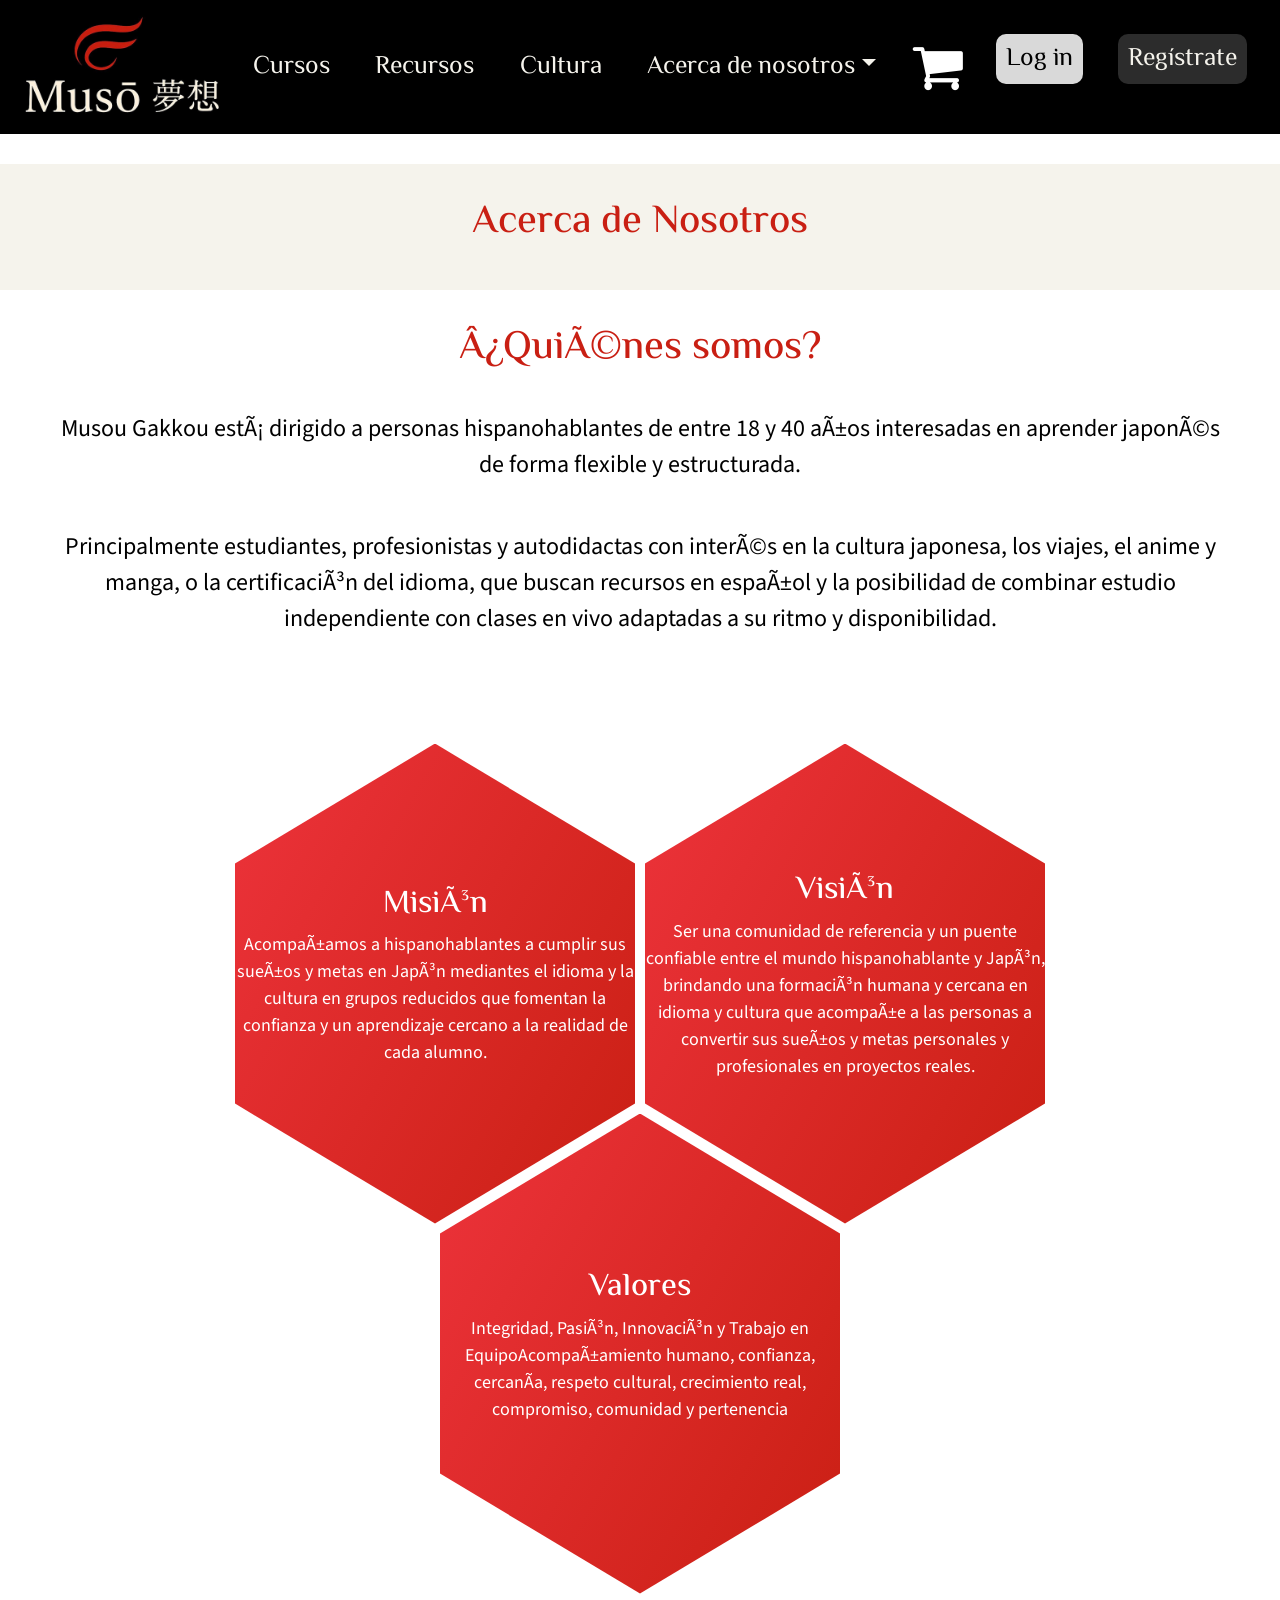
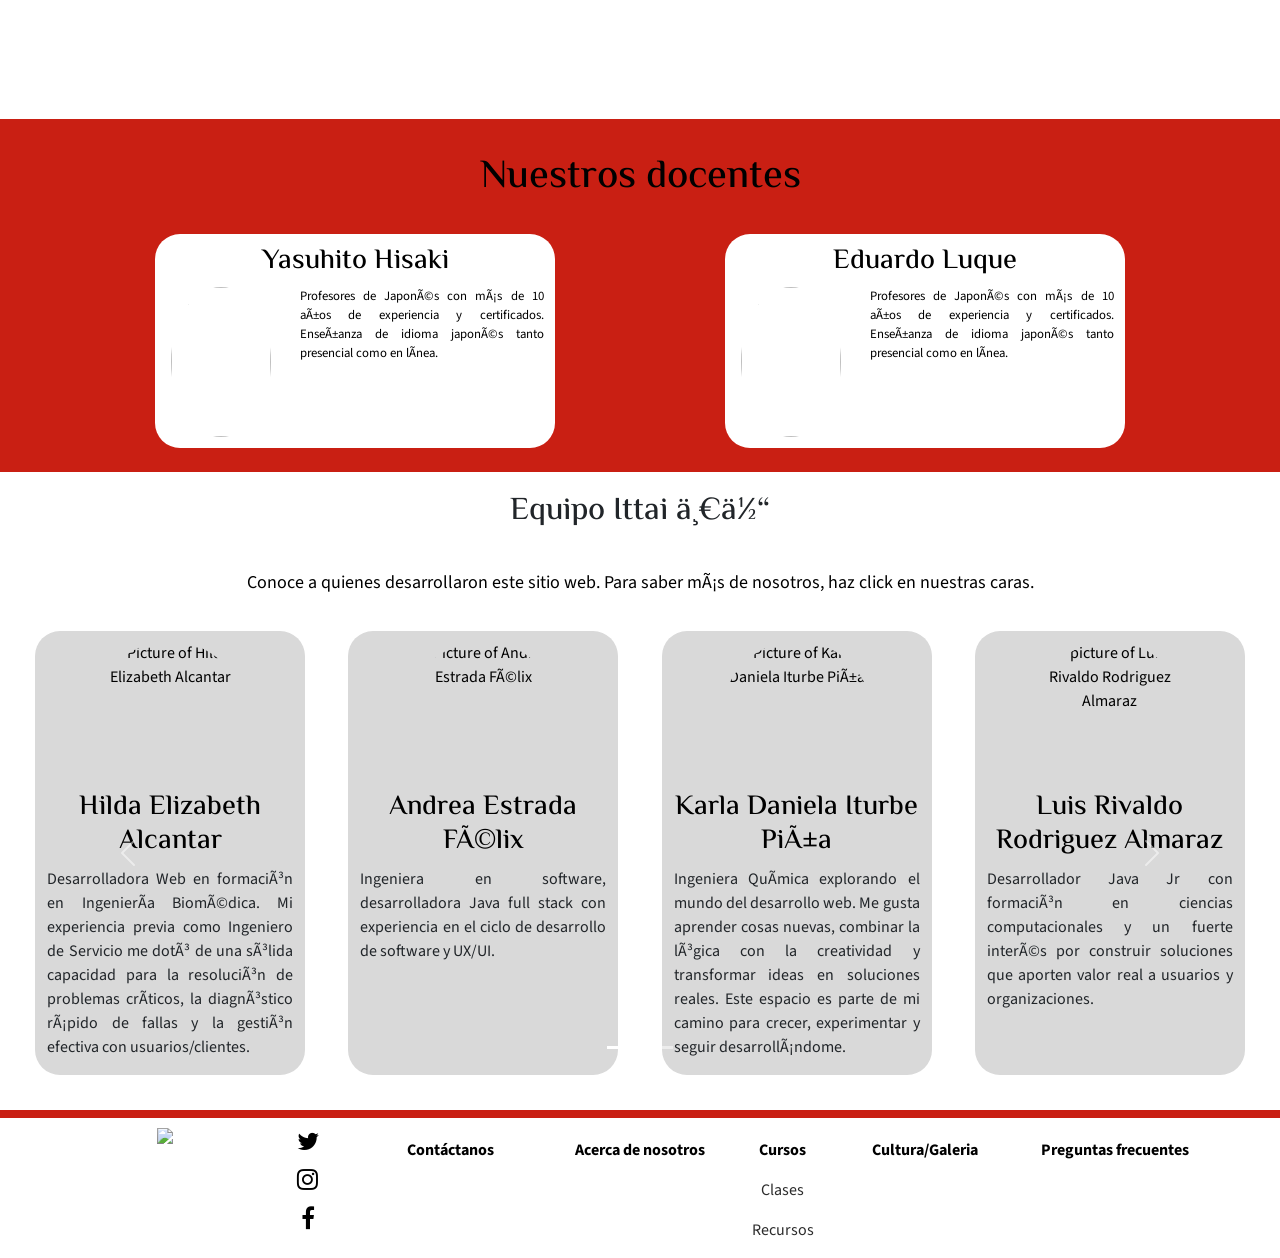
==== pages/acercaDe.html @ 31d2ca9a "feat: Backup" ====
<!DOCTYPE html>
<html>

<head>
  <meta name="viewport" content="width=device-width, initial-scale=1.0">
  <link rel="preconnect" href="https://fonts.googleapis.com">
  <link rel="preconnect" href="https://fonts.gstatic.com" crossorigin>
  <link href="https://fonts.googleapis.com/css2?family=El+Messiri:wght@400..700&display=swap" rel="stylesheet">
  <title>Acerca de Muso</title>
  <link rel="icon" href="../assets/img/img-acercade/llamaMuso.ico">

  <style>
    @import url('https://fonts.googleapis.com/css2?family=Source+Sans+3:ital,wght@0,200..900;1,200..900&display=swap');
  </style>

  <!--Importación de librerias de bootstrap para la navbar-->
  <link href="https://cdn.jsdelivr.net/npm/bootstrap@5.3.8/dist/css/bootstrap.min.css" rel="stylesheet"
    integrity="sha384-sRIl4kxILFvY47J16cr9ZwB07vP4J8+LH7qKQnuqkuIAvNWLzeN8tE5YBujZqJLB" crossorigin="anonymous">
  <!-- Librería de icon-->
  <link rel="stylesheet" href="https://cdnjs.cloudflare.com/ajax/libs/font-awesome/4.7.0/css/font-awesome.min.css">
  <link rel="stylesheet" href="../assets/styles/acercaDe.css">
  <script type="module" src="../assets/js/main.js"></script>
</head>


<!--Inicia la navbar-->
<header id="barra-navegacion" class="sticky-top w-100"></header> <!-- HTML Modularizado -->

<section class="Titulo-acercade">
  <h1>Acerca de Nosotros</h1>
</section>


<section class="Quienes-somos">
  <h1>¿Quiénes somos?</h1>
  <p>
    Musou Gakkou está dirigido a personas hispanohablantes de entre 18 y 40 años interesadas en aprender japonés de
    forma flexible y estructurada.
  <p>Principalmente estudiantes,
    profesionistas y autodidactas con interés en la cultura japonesa, los viajes, el anime y manga, o la certificación
    del idioma, que buscan recursos en español y la
    posibilidad de combinar estudio independiente con clases en vivo adaptadas a su ritmo y disponibilidad.</p>
  </p>
</section>

<body>
  <section class="Panal-section">
    <div class="panal-grid">
      <div class="hexagon" tabindex="0">
        <h3>Misión</h3>
        <p>Acompañamos a hispanohablantes a cumplir sus sueños y metas en Japón mediantes el idioma y la cultura en
          grupos reducidos que fomentan la confianza y un aprendizaje cercano a la realidad de cada alumno.</p>
      </div>

      <div class="hexagon" tabindex="1">
        <h3>Visión</h3>
        <p>Ser una comunidad de referencia y un puente confiable entre el mundo hispanohablante y Japón, brindando una
          formación humana y cercana en idioma y cultura que acompañe a las personas a convertir sus sueños y metas
          personales y profesionales en proyectos reales.</p>
      </div>

      <div class="hexagon" tabindex="2">
        <h3>Valores</h3>
        <p>Integridad, Pasión, Innovación y Trabajo en EquipoAcompañamiento humano, confianza, cercanía, respeto
          cultural, crecimiento real, compromiso, comunidad y pertenencia
      </div>
  </section>

  <section class="Nuestros-Docentes">
    <h1>Nuestros docentes</h1>
    <div class="container text-center w-100" style="margin: 1%;">
      <div class="row align-items-center justify-content-around">
        <div class="col-6 col-sm-12 tarjeta-docente" style="margin: 1%; padding: 1%;">
          <h3>Yasuhito Hisaki</h3>
          <div class="row">
            <div class="col-sm-4">
              <img
                src="https://github.com/LEVAMA2233/Musou-Gakkou/blob/imgs/img-acercade/img-docentes/YasutoHisaki.jpeg?raw=true"
                style="width:100px; height:150px; border-radius:100%">
            </div>
            <div class="col-sm-8">
              <p>Profesores de Japonés con más de 10 años de experiencia y certificados. Enseñanza de idioma japonés
                tanto presencial como en línea.</p>
            </div>
          </div>
        </div>
        <div class="col-6 col-sm-12 tarjeta-docente" style="margin: 1%; padding: 1%">
          <h3>Eduardo Luque</h3>
          <div class="row">
            <div class="col-sm-4">
              <img
                src="https://github.com/LEVAMA2233/Musou-Gakkou/blob/imgs/img-acercade/img-docentes/EduardoLuque.jpeg?raw=true"
                style="width:100px; height:150px; border-radius:100%">
            </div>
            <div class="col-sm-8">
              <p>Profesores de Japonés con más de 10 años de experiencia y certificados. Enseñanza de idioma japonés
                tanto presencial como en línea.</p>
            </div>
          </div>
        </div>
      </div>
    </div>
    </div>
  </section>
  <section class="equipo-Ittai">
    <h2>Equipo Ittai 一体</h2>
    <p> Conoce a quienes desarrollaron este sitio web. Para saber más de nosotros, haz click en nuestras caras.</p>
    <!-- Carrusel de imágenes de los integrantes del equipo Ittai 一体 -->
    <!-- Contenedor de las imágenes y botones -->
    <!-- <div class="col"> -->
    <div id="carouselExampleCaptions" class="carousel slide" style="margin:2%;">
      <!-- Botones inferiores, para desplazarse entre los sets de imágenes--- -->
      <div class="carousel-indicators">
        <button type="button" data-bs-target="#carouselExampleCaptions" data-bs-slide-to="0" class="active"
          aria-current="true" aria-label="Slide 1"></button>
        <button type="button" data-bs-target="#carouselExampleCaptions" data-bs-slide-to="1"
          aria-label="Slide 2"></button>
      </div>
      <!-- Contenedor del set de imágenes -->
      <div class="carousel-inner">
        <!-- La clase active es el conjunto de imágenes que se muestran por defecto -->
        <div class="carousel-item active align-items-center">
          <div class="row justify-content-around"> <!-- Cada fila contiene 3 imágenes, este es el primer conjunto-->
            <div class="col-6 col-md-3 tarjeta-ittai text-center"> <!-- Imagen 1 del primer conjunto -->
              <a href="https://www.linkedin.com/in/hilda-elizabeth-alcantar-guti%C3%A9rrez-ing-biomedico/" target="_blank">
                <img src="https://github.com/LEVAMA2233/Musou-Gakkou/blob/imgs/img-developers/itai-eli.png?raw=true"
                  class="d-block mx-auto foto-perfil" alt="Picture of Hilda Elizabeth Alcantar"></a>
              <h3>Hilda Elizabeth Alcantar</h3>
              <p class="d-none d-md-block">Desarrolladora Web en formación en Ingeniería Biomédica. Mi experiencia
                previa como Ingeniero de Servicio me dotó de una sólida capacidad para la resolución de problemas
                críticos, la diagnóstico rápido de fallas y la gestión efectiva con usuarios/clientes.</p>
            </div>
            <div class="col-6 col-md-3 tarjeta-ittai text-center"> <!-- Imagen 2 del primer conjunto -->
              <a href="https://www.linkedin.com/in/andreaestradafelix/overlay/about-this-profile/?lipi=urn%3Ali%3Apage%3Ad_flagship3_profile_view_base%3BgGT%2BdFfnRmC%2BqYW%2Bgox%2BDQ%3D%3D"
                target="_blank">
                <img
                  src="https://github.com/LEVAMA2233/Musou-Gakkou/blob/imgs/img-developers/Andrea.jpeg?raw=true"
                  class="d-block mx-auto foto-perfil" alt="Picture of Andrea Estrada Félix"></a>
              <h3>Andrea Estrada Félix</h3>
              <p class="d-none d-md-block">Ingeniera en software, desarrolladora Java full stack con experiencia en el
                ciclo de desarrollo de software y UX/UI.</p>
            </div>
            <div class="w-100 d-block d-xl-none"></div> <!-- Salto de línea para forzar 2x2 -->
            <div class="col-6 col-md-3 tarjeta-ittai text-center"> <!-- Imagen 3 del primer conjunto -->
              <a href="https://www.linkedin.com/in/karla-iturbe" target="_blank">
                <img src="https://github.com/LEVAMA2233/Musou-Gakkou/blob/imgs/img-developers/kdip_imagen.png?raw=true"
                  class="d-block mx-auto foto-perfil" alt="Picture of Karla Daniela Iturbe Piña"></a>
              <h3>Karla Daniela Iturbe Piña </h3>
              <p class="d-none d-md-block">Ingeniera Química explorando el mundo del desarrollo web. Me gusta aprender
                cosas nuevas, combinar la lógica con la creatividad y transformar ideas en soluciones reales. Este
                espacio es parte de mi camino para crecer, experimentar y seguir desarrollándome.</p>
            </div>
            <div class="col-6 col-md-3 tarjeta-ittai text-center"> <!-- Imagen 4 del primer conjunto -->
              <a href="https://www.linkedin.com/in/luis-rdgz-alm/" target="_blank">
                <img src="https://github.com/LEVAMA2233/Musou-Gakkou/blob/imgs/img-developers/LuisRdgz.png?raw=true"
                  class="d-block mx-auto foto-perfil" alt="picture of Luis Rivaldo Rodriguez Almaraz"></a>
              <h3>Luis Rivaldo Rodriguez Almaraz</h3>
              <p class="d-none d-md-block">Desarrollador Java Jr con formación en ciencias computacionales y un fuerte
                interés por construir soluciones que aporten valor real a usuarios y organizaciones.</p>
            </div>
          </div>
        </div>
        <div class="carousel-item align-items-center"> <!-- Conjunto 2-->
          <div class="row justify-content-around">
            <div class="col-6 col-md-3 tarjeta-ittai text-center"> <!-- Imagen 1 del segundo conjunto -->
              <a href="https://www.linkedin.com/in/jorge-tierrablanca-fullstack/" target="_blank"><img
                  src="https://github.com/LEVAMA2233/Musou-Gakkou/blob/imgs/img-developers/jatl_imagen.jpg?raw=true"
                  class="d-block mx-auto foto-perfil" alt=" Picture of Jorge Arturo Tierrablanca"></a>
              <h3>Jorge Arturo Tierrablanca León </h3>
              <p class="d-none d-md-block">Desarrollador Java bilingüe con formación en Matemáticas Aplicadas y bases
                sólidas en algoritmos y estructuras de datos. Experiencia en comercio de activos digitales y orientación
                al cliente.</p>
            </div>
            <div class="col-6 col-md-3 tarjeta-ittai text-center"> <!-- Imagen 2 del segundo conjunto -->
              <a href="https://www.linkedin.com/in/hibeth-torres/" target="_blank"><img
                  src="https://github.com/LEVAMA2233/Musou-Gakkou/blob/imgs/img-developers/Ib.jpeg?raw=true"
                  class="d-block mx-auto foto-perfil" alt="Picture of Cristel Hibeth Torres Grijalva"></a>
              <h3>Cristel Hibeth Torres Grijalva</h3>
              <p class="d-none d-md-block">Desarrolladora Fullstack Java e Ingeniera en Mecatrónica. Base sólida en
                ingeniería y experiencia internacional en Japón dentro de proyectos de investigación tecnológica.
                Habilidades en Java, Spring, bases de datos y desarrollo Fullstack.</p>
            </div>
            <div class="w-100 d-block d-xl-none"></div> <!-- Salto de línea para forzar 2x2 -->
            <div class="col-6 col-md-3 tarjeta-ittai text-center"> <!-- Imagen 3 del segundo conjunto -->
              <a href="https://www.linkedin.com/in/leopoldo-vargas-mauricio/" target="_blank"><img
                  src="https://github.com/LEVAMA2233/Musou-Gakkou/blob/imgs/img-developers/Leopoldo%20(1).jpg?raw=true"
                  class="d-block mx-auto foto-perfil" alt="Picture of Leopoldo Vargas Mauricio"></a>
              <h3>Leopoldo Vargas Mauricio</h3>
              <p class="d-none d-md-block">Desarrollador Java Jr con formación en ciencias computacionales y un fuerte
                interés por construir soluciones que aporten valor real a usuarios y organizaciones.</p>
            </div>
            <div class="col-6 col-md-3 tarjeta-ittai text-center"> <!-- Imagen 4 del segundo conjunto -->
              <a href="https://www.linkedin.com/in/josecarlos-velascolopez" target="_blank"><img
                  src="https://github.com/LEVAMA2233/Musou-Gakkou/blob/imgs/img-developers/JCVL.jpg?raw=true"
                  class="d-block mx-auto foto-perfil" alt="Picture of José Carlos Velasco López"></a>
              <h3>José Carlos Velasco López</h3>
              <!--                <a href="https://www.linkedin.com/in/josecarlos-velascolopez"><img src="./LinkedIn_icon.svg.png" class="logo-linkedin"></a>  -->
              <p class="d-none d-md-block">Ingeniero Biomédico de profesión, desarrollador Java Full-Stack por decisión.
                Mi experiencia me ha dado una base sólida en pensamiento crítico, resolución de problemas y trabajo
                multidisciplinario.</p>
            </div>
          </div>
        </div>
      </div>
      <!-- Botón siguiente conjunto (>) -->
      <button class="carousel-control-prev" type="button" data-bs-target="#carouselExampleCaptions"
        data-bs-slide="prev">
        <span class="carousel-control-prev-icon" aria-hidden="true"></span>
        <span class="visually-hidden">Previous</span>
      </button>
      <!-- Botón conjunto anterior (<) -->
      <button class="carousel-control-next" type="button" data-bs-target="#carouselExampleCaptions"
        data-bs-slide="next">
        <span class="carousel-control-next-icon" aria-hidden="true"></span>
        <span class="visually-hidden">Next</span>
      </button>
    </div>
    <!-- </div> -->
    <!-- </div> -->
  </section>

  <footer id="footer"></footer> <!-- Footer Modularizado -->
  <!--Importación de librerias de bootstrap-->
  <script src="https://cdn.jsdelivr.net/npm/bootstrap@5.3.8/dist/js/bootstrap.bundle.min.js"
    integrity="sha384-FKyoEForCGlyvwx9Hj09JcYn3nv7wiPVlz7YYwJrWVcXK/BmnVDxM+D2scQbITxI"
    crossorigin="anonymous"></script>
</body>
</div>


<!-- Test de procedimientos de commit 1:
  -->

</html>
---- assets/styles/acercaDe.css ----
:root{/*Variables fusiladas de la identidad visual*/
    --rojo:#c91f13;
    --gris:#D9D9D9;
    --blanquino:#f5f3ec;
    --Tittle-and-subtitles:"El Messiri", sans-serif;
    --Content:"Source Sans 3", sans-serif;
}

 .Titulo-acercade{
    font-family: var(--Tittle-and-subtitles);
    color:var(--rojo);
    background-color: var(--blanquino);
    padding-top: 35px;
    padding-bottom: 35px;
    margin-top: 30px;
    
 }

 .Quienes-somos{
    font-family: var(--Tittle-and-subtitles);
    color:var(--rojo);
    padding-top: 25px;
    padding-bottom: 30px;
    margin: 10px;
 }.Quienes-somos p{
    font-family: var(--Content);
    color:black;
    text-align: center;
    font-size: x-large;
    padding-top: 30px;
    padding-left: 50px;
    padding-right: 50px;
 }

 .equipo-Ittai{
    margin-top: 20px;
    
 }
 .equipo-Ittai > p{
    font-family: var(--Content);
    color:black;
    text-align: center;
    font-size: large;
    padding-top: 30px;
    padding-left: 50px;
    padding-right: 50px;
 }

body {
    text-align: center;
}



.Panal-section{/*Acá están contenidos los hexagonos*/
    display:flex;
    flex-direction: column;
    align-items: center;
    background-color: white;
}

.panal-grid {
    display: flex;
    flex-wrap: wrap;
    justify-content: center;
    max-width: 1000px; /* Limita el ancho que pueden ocupar los hexagonos para que el tercero no quepa, jugando con esto podemos formar un panal con el número de hexágonos que queramos e.e*/
}

.hexagon {/*Diseño de cada hexagono*/
    display: flex;
    align-items: center;
    height: 250px;
    aspect-ratio: cos(30deg);
    clip-path: polygon(50% 0%, 100% 25%, 100% 75%, 50% 100%, 0% 75%, 0% 25%);
    width: 400px;
    height: 480px;
    background: linear-gradient(300deg, var(--rojo),#ed333b);
    margin: 5px;
    position:relative;

    /* Centrar y dar color al contenido */
    flex-direction: column;
    align-items: center;
    justify-content: center;
    text-align: center;
    color: white;
    transition: transform 0.3s ease
}

.hexagon h3{
    font-family: var(--Tittle-and-subtitles);
    font-size: xx-large;
}

.hexagon p{
    font-family: var(--Content);
    font-size: large;
}

.hexagon:nth-child(3){/*nth-child es una pseudoclase que indica que el tercer hijo (en este caso porque pusimos el 3 dentro de paréntesis) de la clase hexagono lo vamos a mover hacia arriba(con una posición negativa en realidad "sube")*/
    top: -120px;
}.hexagon:nth-child(3):hover{
    transform:translateY(15px);
}

.hexagon:hover{/*hover indica lo que le pasa a un elemento cuando le pasamos el mouse por encima*/
    transform: translateY(-15px);
}

.Nuestros-Docentes{
    font-family: var(--Tittle-and-subtitles);
    color: black;
    display:flex;
    flex-direction: column;
    align-items: center;
    background-color: var(--rojo);
    padding-top: 35px;
}

.Nuestros-Docentes p{
    font-family: var(--Content);
    text-align: justify;
    font-size: 1vw;
}

.Nuestros-Docentes-grid{
    display: flex;
    justify-content: center;
    max-width: 900px;   
    gap: 20px;
    flex-wrap: wrap;
}

.tarjeta-docente{
    border-radius: 25px;
    background: #ffffff;
    max-width: 400px;/*
    box-shadow: inset -6px -6px 21px #d9d9d9,
            inset 6px 6px 21px #ffffff;*/
   
}
.tarjeta-ittai h3{
    font-family: var(--Tittle-and-subtitles);
    color: black;
}
.tarjeta-ittai{
    background-color: var(--gris);
    border-radius: 25px;
    margin: 10px;
    max-width: 270px;
}

.tarjeta-ittai p{
    font-family: var(--Content);
    text-align: justify;
}

.foto-perfil{
    height: 150px;
    width: 150px;
    margin-top:10px;
    border-radius: 150px;
}

h2{
    font-family: var(--Tittle-and-subtitles);
}

@media screen and (max-width: 835px) {

    /* 1. Cambiamos el contenedor para que sea una columna vertical */
    .panal-grid {
        flex-direction: column;
        width: 100%; /* Asegura que no se salga de la pantalla */
    }

    /* 2. Redimensionamos los hexágonos para que quepan en el celular */
    .hexagon {
        width: 300px; /* Un ancho seguro para móviles */
        height: 346px; /* Ajustamos la altura proporcionalmente */
        /* Quitamos el margin lateral de 5px para centrar mejor */
        margin: 0 auto; 
        
        /* Hacemos que se "conecten" verticalmente con un margen negativo */
        margin-top: -60px; 
    }

    /* 3. ¡IMPORTANTE! Reseteamos la regla del 3er hijo */
    /* Como ahora están en columna, ya no necesitamos subir el tercero específicamente */
    .hexagon:nth-child(3) {
        top: 0; /* Quitamos el -120px que tenías */
    }

    /* 4. El primer hexágono no debe tener margen negativo arriba */
    .hexagon:first-child {
        margin-top: 0;
    }

    /* 5. Ajustar el tamaño del texto */
    /* Como el hexágono es más chico, reducimos la letra para que no se salga */
    .hexagon h3 {
        font-size: 1.2rem;
    }
    .hexagon p {
        font-size: 0.9rem;
        padding: 0 15px; /* Un poco de aire a los lados */
    }


}
@media screen and (max-width: 1200px){
    .tarjeta-ittai{
        max-width: 45%;
    }
}

@media screen and (max-width: 400px){
    .tarjeta-ittai{
        width: 40vw;
    }
    .foto-perfil{
        width: 25vw;
        height: 25vw;
        border-radius:25vw;
    }
    .tarjeta-ittai h3{
        font-size: 5vw;
    }

}
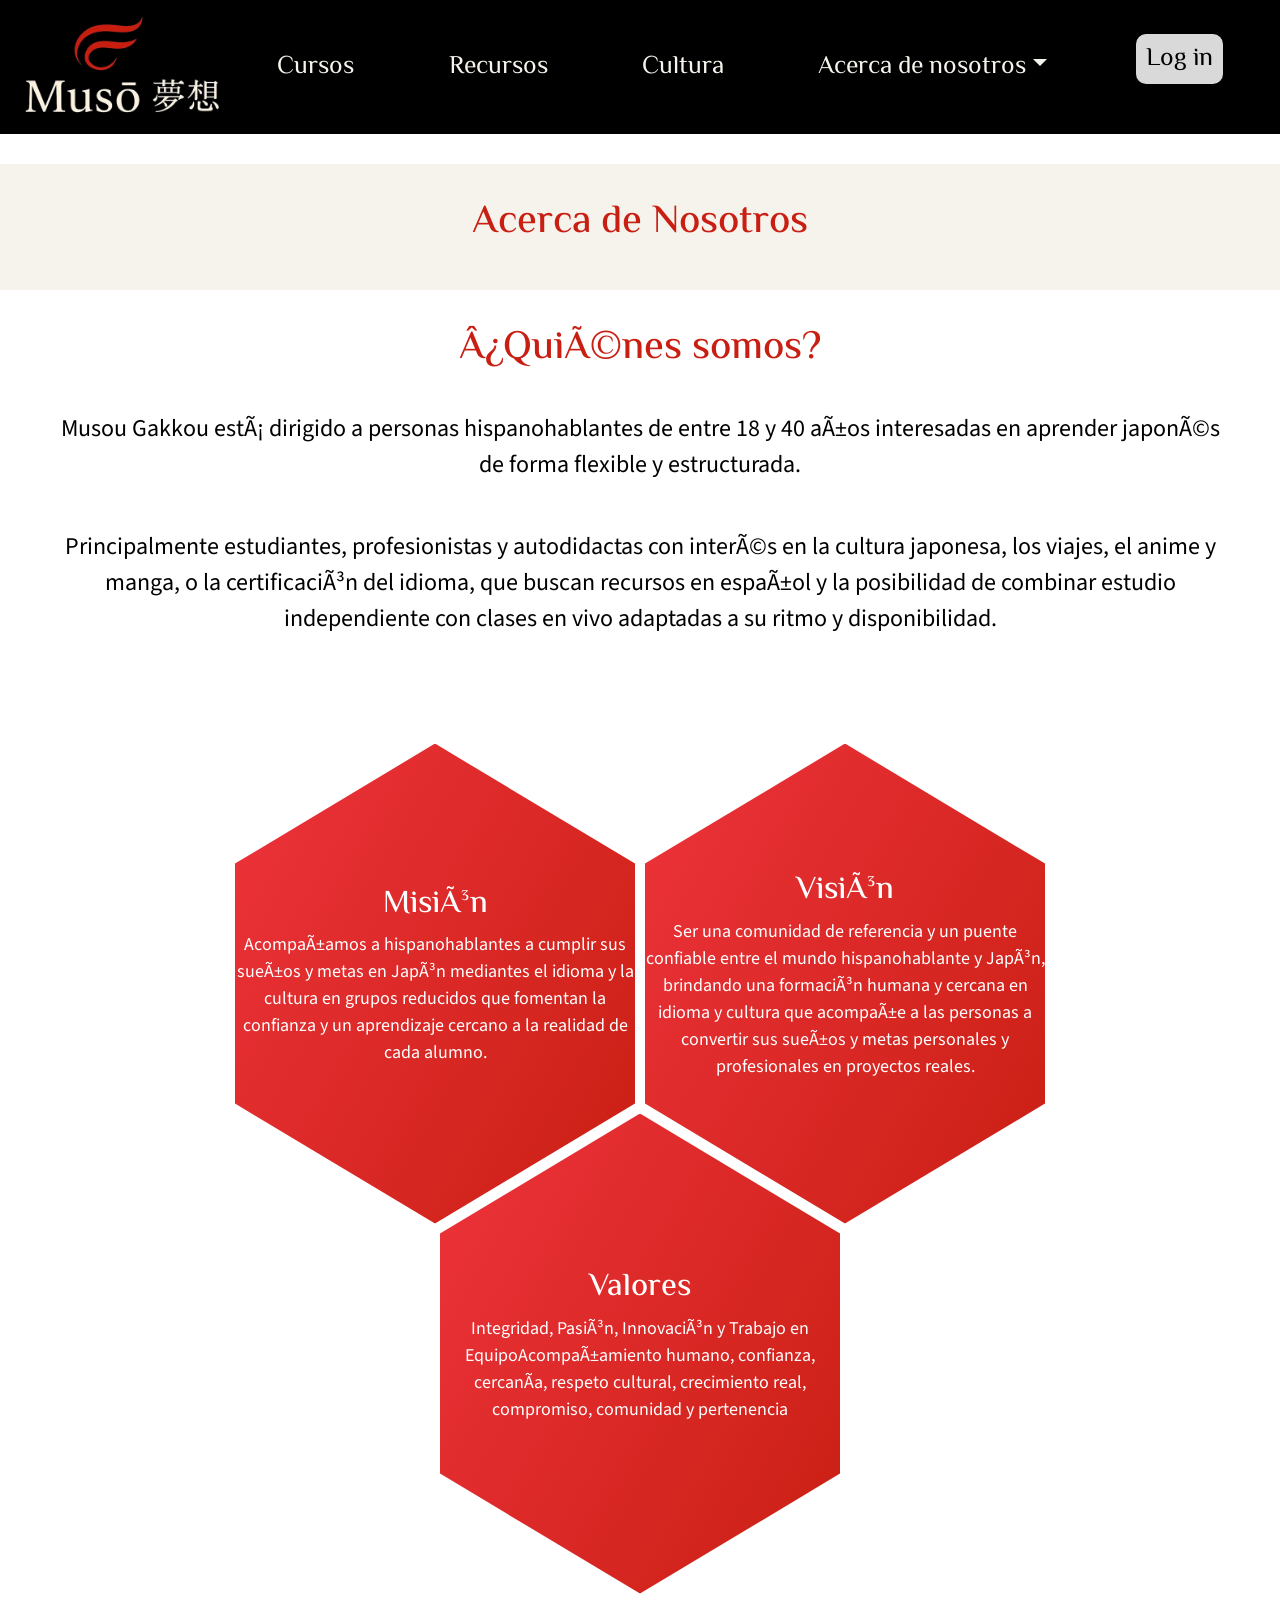
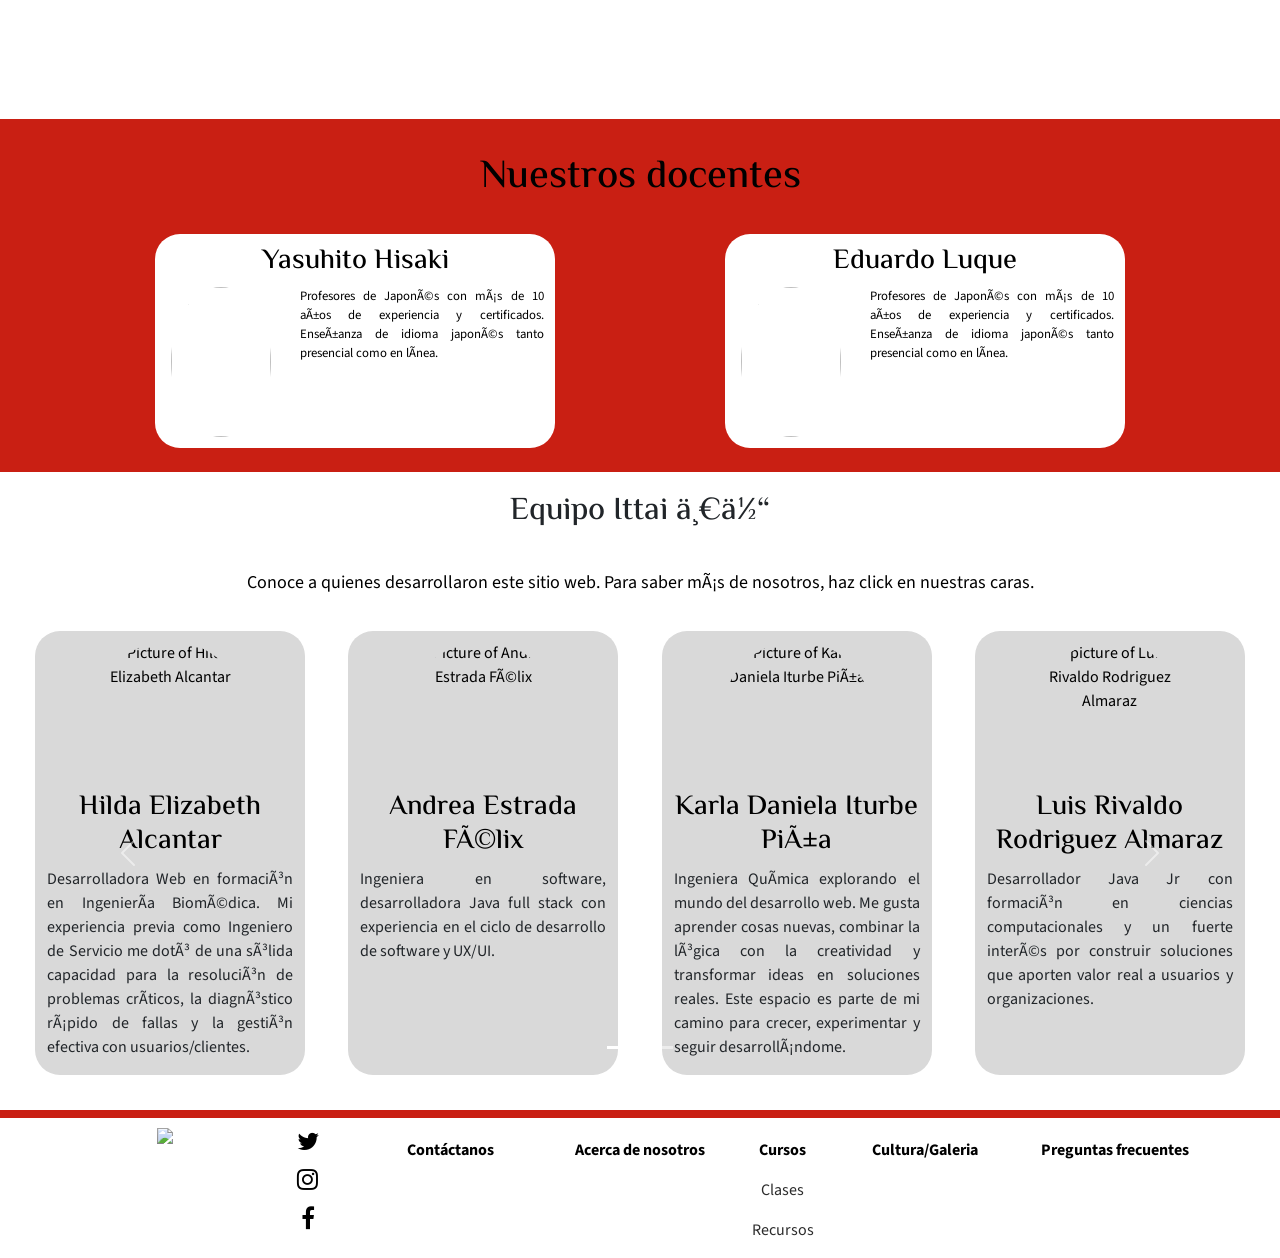
==== commit ba1cd731: "fix: Se cambian rutas con <base href="../"> _3" ====
--- a/pages/acercaDe.html
+++ b/pages/acercaDe.html
@@ -12,14 +12,14 @@
   <style>
     @import url('https://fonts.googleapis.com/css2?family=Source+Sans+3:ital,wght@0,200..900;1,200..900&display=swap');
   </style>
-
+  <base href="../">
   <!--Importación de librerias de bootstrap para la navbar-->
   <link href="https://cdn.jsdelivr.net/npm/bootstrap@5.3.8/dist/css/bootstrap.min.css" rel="stylesheet"
     integrity="sha384-sRIl4kxILFvY47J16cr9ZwB07vP4J8+LH7qKQnuqkuIAvNWLzeN8tE5YBujZqJLB" crossorigin="anonymous">
   <!-- Librería de icon-->
   <link rel="stylesheet" href="https://cdnjs.cloudflare.com/ajax/libs/font-awesome/4.7.0/css/font-awesome.min.css">
-  <link rel="stylesheet" href="../assets/styles/acercaDe.css">
-  <script type="module" src="../assets/js/main.js"></script>
+  <link rel="stylesheet" href="/assets/styles/acercaDe.css">
+  <script type="module" src="/assets/js/main.js"></script>
 </head>
 
 
